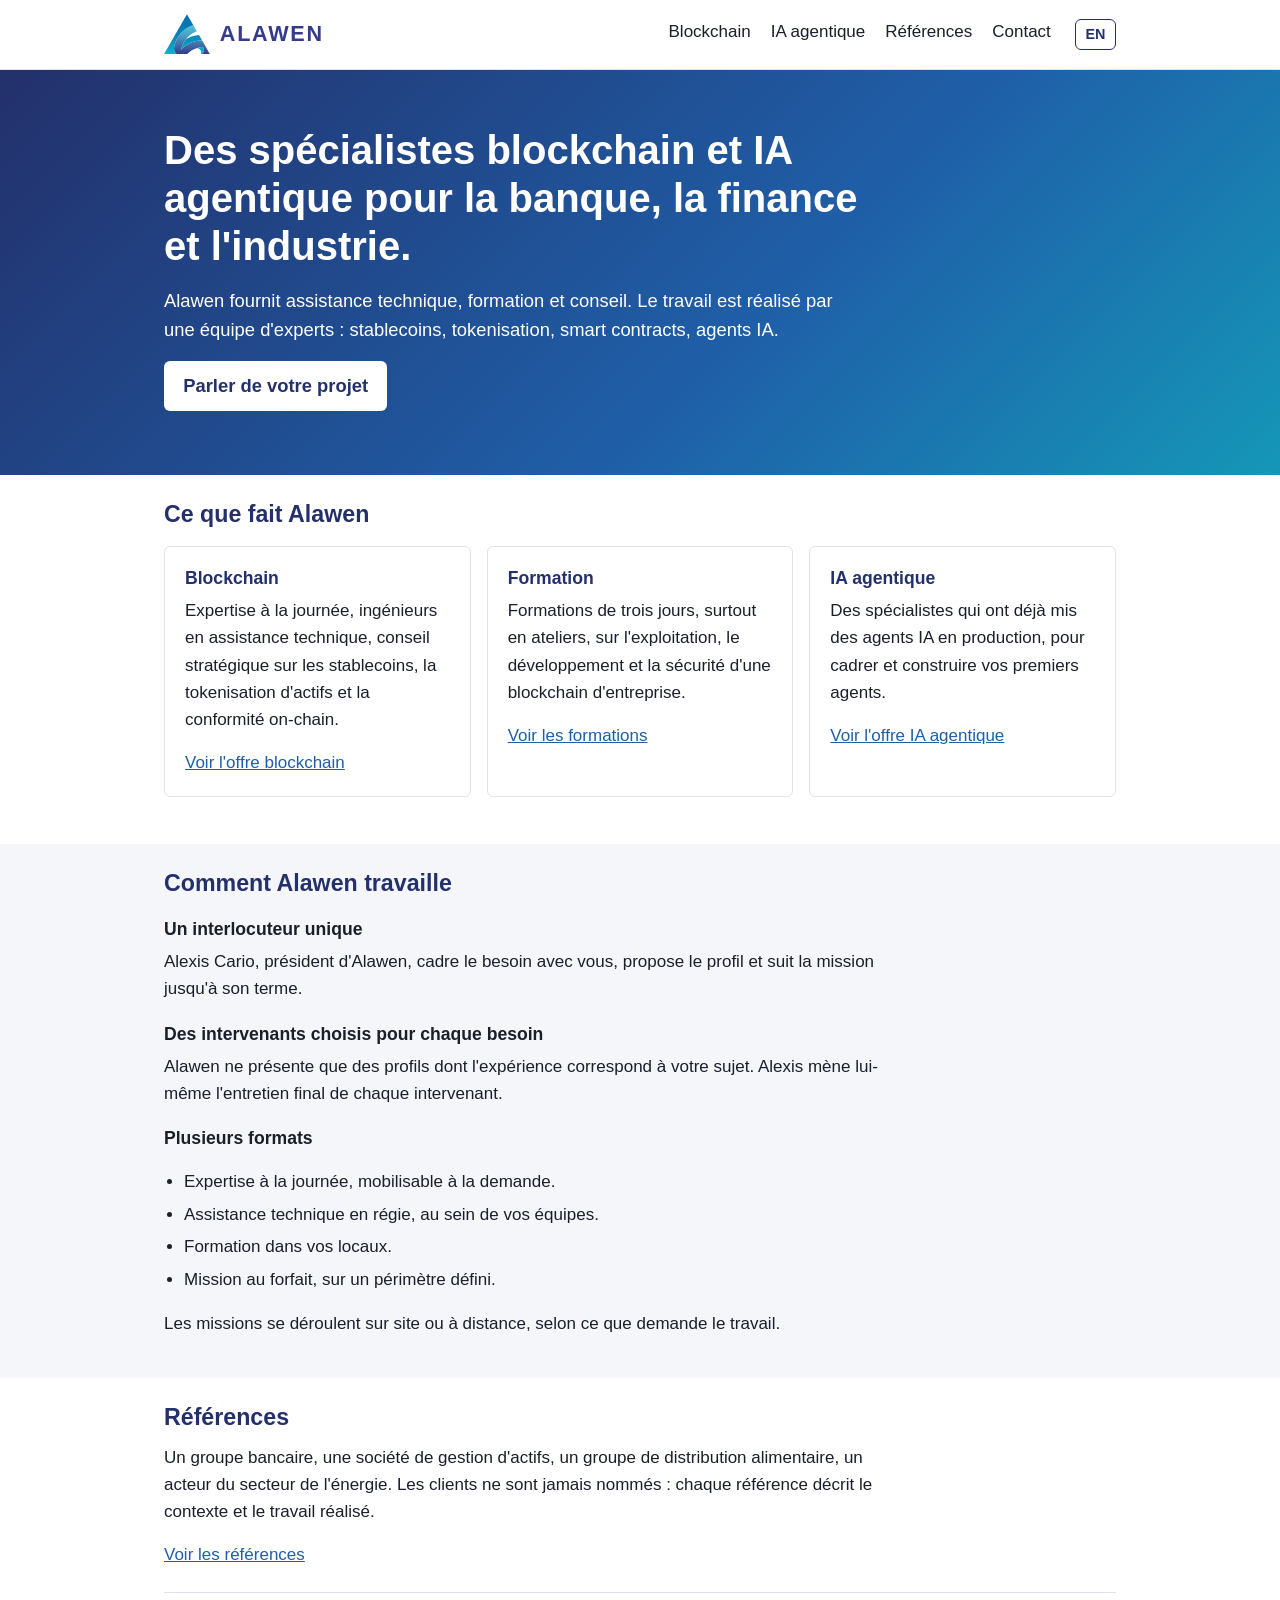
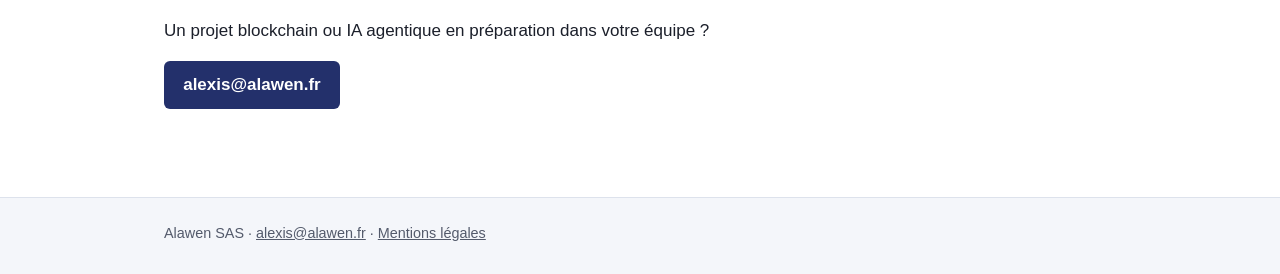
==== index.html @ 3bb402a4 "Site Alawen, première version" ====
<!DOCTYPE html>
<html lang="fr">
<head>
<meta charset="utf-8">
<meta name="viewport" content="width=device-width, initial-scale=1">
<title>Alawen | Blockchain et IA agentique</title>
<meta name="description" content="Alawen place des spécialistes blockchain et IA agentique auprès des banques, des sociétés de gestion et des industriels : assistance technique, formation, conseil.">
<link rel="stylesheet" href="assets/style.css">
<link rel="icon" href="assets/favicon.svg" type="image/svg+xml">
<link rel="alternate" hreflang="fr" href="https://alawen.fr/">
<link rel="alternate" hreflang="en" href="https://alawen.fr/en/">
</head>
<body>
<a class="skip-link" href="#contenu">Aller au contenu</a>
<header class="site-header">
  <div class="wrap header-inner">
    <a class="brand" href="index.html"><img src="assets/logo-mark.svg" alt="" width="46" height="40"><span>ALAWEN</span></a>
    <nav class="site-nav" aria-label="Navigation principale">
      <ul>
        <li><a href="blockchain.html">Blockchain</a></li>
        <li><a href="ia-agentique.html">IA agentique</a></li>
        <li><a href="references.html">Références</a></li>
        <li><a href="contact.html">Contact</a></li>
      </ul>
    </nav>
    <a class="lang-switch" href="en/index.html" hreflang="en" lang="en" aria-label="English version">EN</a>
  </div>
</header>

<main id="contenu">
  <div class="hero">
    <div class="wrap">
      <h1>Des spécialistes blockchain et IA agentique pour la banque, la finance et l'industrie.</h1>
      <p>Alawen fournit assistance technique, formation et conseil. Le travail est réalisé par une équipe d'experts : stablecoins, tokenisation, smart contracts, agents IA.</p>
      <p><a class="button" href="contact.html">Parler de votre projet</a></p>
    </div>
  </div>

  <section>
    <div class="wrap">
      <h2>Ce que fait Alawen</h2>
      <ul class="cards">
        <li class="card">
          <h3>Blockchain</h3>
          <p>Expertise à la journée, ingénieurs en assistance technique, conseil stratégique sur les stablecoins, la tokenisation d'actifs et la conformité on-chain.</p>
          <p><a href="blockchain.html">Voir l'offre blockchain</a></p>
        </li>
        <li class="card">
          <h3>Formation</h3>
          <p>Formations de trois jours, surtout en ateliers, sur l'exploitation, le développement et la sécurité d'une blockchain d'entreprise.</p>
          <p><a href="blockchain.html#formation">Voir les formations</a></p>
        </li>
        <li class="card">
          <h3>IA agentique</h3>
          <p>Des spécialistes qui ont déjà mis des agents IA en production, pour cadrer et construire vos premiers agents.</p>
          <p><a href="ia-agentique.html">Voir l'offre IA agentique</a></p>
        </li>
      </ul>
    </div>
  </section>

  <section class="band">
    <div class="wrap">
      <h2>Comment Alawen travaille</h2>
      <h3>Un interlocuteur unique</h3>
      <p>Alexis Cario, président d'Alawen, cadre le besoin avec vous, propose le profil et suit la mission jusqu'à son terme.</p>
      <h3>Des intervenants choisis pour chaque besoin</h3>
      <p>Alawen ne présente que des profils dont l'expérience correspond à votre sujet. Alexis mène lui-même l'entretien final de chaque intervenant.</p>
      <h3>Plusieurs formats</h3>
      <ul>
        <li>Expertise à la journée, mobilisable à la demande.</li>
        <li>Assistance technique en régie, au sein de vos équipes.</li>
        <li>Formation dans vos locaux.</li>
        <li>Mission au forfait, sur un périmètre défini.</li>
      </ul>
      <p>Les missions se déroulent sur site ou à distance, selon ce que demande le travail.</p>
    </div>
  </section>

  <section>
    <div class="wrap">
      <h2>Références</h2>
      <p>Un groupe bancaire, une société de gestion d'actifs, un groupe de distribution alimentaire, un acteur du secteur de l'énergie. Les clients ne sont jamais nommés : chaque référence décrit le contexte et le travail réalisé.</p>
      <p><a href="references.html">Voir les références</a></p>
      <div class="cta">
        <p>Un projet blockchain ou IA agentique en préparation dans votre équipe ?</p>
        <p><a class="button" href="mailto:alexis@alawen.fr">alexis@alawen.fr</a></p>
      </div>
    </div>
  </section>
</main>

<footer class="site-footer">
  <div class="wrap">
    <p>Alawen SAS · <a href="mailto:alexis@alawen.fr">alexis@alawen.fr</a> · <a href="contact.html#mentions-legales">Mentions légales</a></p>
  </div>
</footer>
</body>
</html>
---- assets/style.css ----
/* Alawen, feuille de style unique. Pas de dépendance externe. */

:root {
  --navy: #23306b;
  --blue: #1f5fa8;
  --teal: #1597b8;
  --text: #1b1f2a;
  --muted: #535a6b;
  --line: #dde2ec;
  --soft: #f4f6fa;
  --white: #ffffff;
  --radius: 6px;
  --wrap: 62rem;
}

*,
*::before,
*::after { box-sizing: border-box; }

html { -webkit-text-size-adjust: 100%; }

body {
  margin: 0;
  font-family: -apple-system, BlinkMacSystemFont, "Segoe UI", Roboto, "Helvetica Neue", Arial, sans-serif;
  font-size: 1.0625rem;
  line-height: 1.6;
  color: var(--text);
  background: var(--white);
}

.wrap {
  max-width: var(--wrap);
  margin: 0 auto;
  padding: 0 1.25rem;
}

a { color: var(--blue); }
a:hover { color: var(--navy); }

a:focus-visible,
button:focus-visible {
  outline: 3px solid var(--teal);
  outline-offset: 2px;
}

.skip-link {
  position: absolute;
  left: -999px;
  top: 0;
  background: var(--navy);
  color: var(--white);
  padding: .5rem 1rem;
  z-index: 10;
}
.skip-link:focus { left: 0; }

/* En-tête */

.site-header {
  border-bottom: 1px solid var(--line);
  background: var(--white);
}

.header-inner {
  display: flex;
  flex-wrap: wrap;
  align-items: center;
  gap: .75rem 1.5rem;
  padding-top: .9rem;
  padding-bottom: .9rem;
}

.brand {
  display: inline-flex;
  align-items: center;
  gap: .6rem;
  margin-right: auto;
  text-decoration: none;
}
.brand img { display: block; height: 40px; width: auto; }
.brand span {
  font-weight: 700;
  font-size: 1.35rem;
  letter-spacing: .08em;
  color: #353a8b;
}

.site-nav ul {
  display: flex;
  flex-wrap: wrap;
  gap: .25rem 1.25rem;
  list-style: none;
  margin: 0;
  padding: 0;
}

.site-nav a {
  color: var(--text);
  text-decoration: none;
  padding: .25rem 0;
  border-bottom: 2px solid transparent;
}
.site-nav a:hover { border-bottom-color: var(--teal); }
.site-nav a[aria-current="page"] {
  color: var(--navy);
  font-weight: 600;
  border-bottom-color: var(--navy);
}

.lang-switch {
  font-size: .9rem;
  font-weight: 600;
  color: var(--navy);
  border: 1px solid var(--navy);
  border-radius: var(--radius);
  padding: .2rem .6rem;
  text-decoration: none;
}
.lang-switch:hover { background: var(--navy); color: var(--white); }

/* Contenu */

main { padding-bottom: 3rem; }

.hero {
  background: linear-gradient(135deg, var(--navy) 0%, var(--blue) 60%, var(--teal) 100%);
  color: var(--white);
  padding: 3.5rem 0 3rem;
}
.hero h1 {
  font-size: clamp(1.75rem, 4vw, 2.5rem);
  line-height: 1.2;
  margin: 0 0 1rem;
  max-width: 44rem;
}
.hero p {
  font-size: 1.15rem;
  max-width: 44rem;
  margin: 0 0 1rem;
}
.hero a { color: var(--white); }

.page-title {
  padding: 2.5rem 0 1rem;
  border-bottom: 1px solid var(--line);
  margin-bottom: 1.5rem;
}
.page-title h1 {
  color: var(--navy);
  font-size: clamp(1.6rem, 3.5vw, 2.2rem);
  line-height: 1.2;
  margin: 0 0 .75rem;
}
.page-title p {
  color: var(--muted);
  max-width: 44rem;
  margin: 0;
}

section { padding: 1.5rem 0; }

h2 {
  color: var(--navy);
  font-size: 1.45rem;
  line-height: 1.3;
  margin: 0 0 .75rem;
}
h3 {
  font-size: 1.1rem;
  line-height: 1.35;
  margin: 1.25rem 0 .4rem;
}

p { margin: 0 0 1rem; max-width: 46rem; }
ul { max-width: 46rem; padding-left: 1.25rem; }
li { margin-bottom: .35rem; }

.cards {
  display: grid;
  grid-template-columns: repeat(auto-fit, minmax(16rem, 1fr));
  gap: 1rem;
  padding: 0;
  list-style: none;
  max-width: none;
}
.card {
  border: 1px solid var(--line);
  border-radius: var(--radius);
  padding: 1.25rem;
  background: var(--white);
}
.card h3 { margin-top: 0; color: var(--navy); }
.card p:last-child { margin-bottom: 0; }

.band { background: var(--soft); }

.ref {
  border-left: 4px solid var(--teal);
  padding: .25rem 0 .25rem 1.25rem;
  margin: 1.5rem 0 2rem;
}
.ref h3 { margin-top: 0; color: var(--navy); }
.ref .meta {
  color: var(--muted);
  font-size: .95rem;
  margin-bottom: .5rem;
}
.label {
  display: inline-block;
  font-size: .8rem;
  font-weight: 600;
  color: var(--navy);
  background: var(--soft);
  border: 1px solid var(--line);
  border-radius: 999px;
  padding: .05rem .6rem;
  margin-left: .35rem;
  vertical-align: middle;
}

.cta {
  border-top: 1px solid var(--line);
  margin-top: 1.5rem;
  padding-top: 1.5rem;
}
.button {
  display: inline-block;
  background: var(--navy);
  color: var(--white);
  text-decoration: none;
  font-weight: 600;
  padding: .65rem 1.2rem;
  border-radius: var(--radius);
}
.button:hover { background: var(--blue); color: var(--white); }
.hero .button { background: var(--white); color: var(--navy); }
.hero .button:hover { background: var(--soft); color: var(--navy); }

.legal { font-size: .95rem; color: var(--muted); }

/* Pied de page */

.site-footer {
  border-top: 1px solid var(--line);
  background: var(--soft);
  color: var(--muted);
  font-size: .9rem;
  padding: 1.5rem 0;
}
.site-footer p { margin: 0 0 .35rem; max-width: none; }
.site-footer a { color: var(--muted); }

@media (max-width: 40rem) {
  body { font-size: 1rem; }
  .hero { padding: 2.5rem 0 2rem; }
  .brand { margin-right: 0; width: 100%; }
}
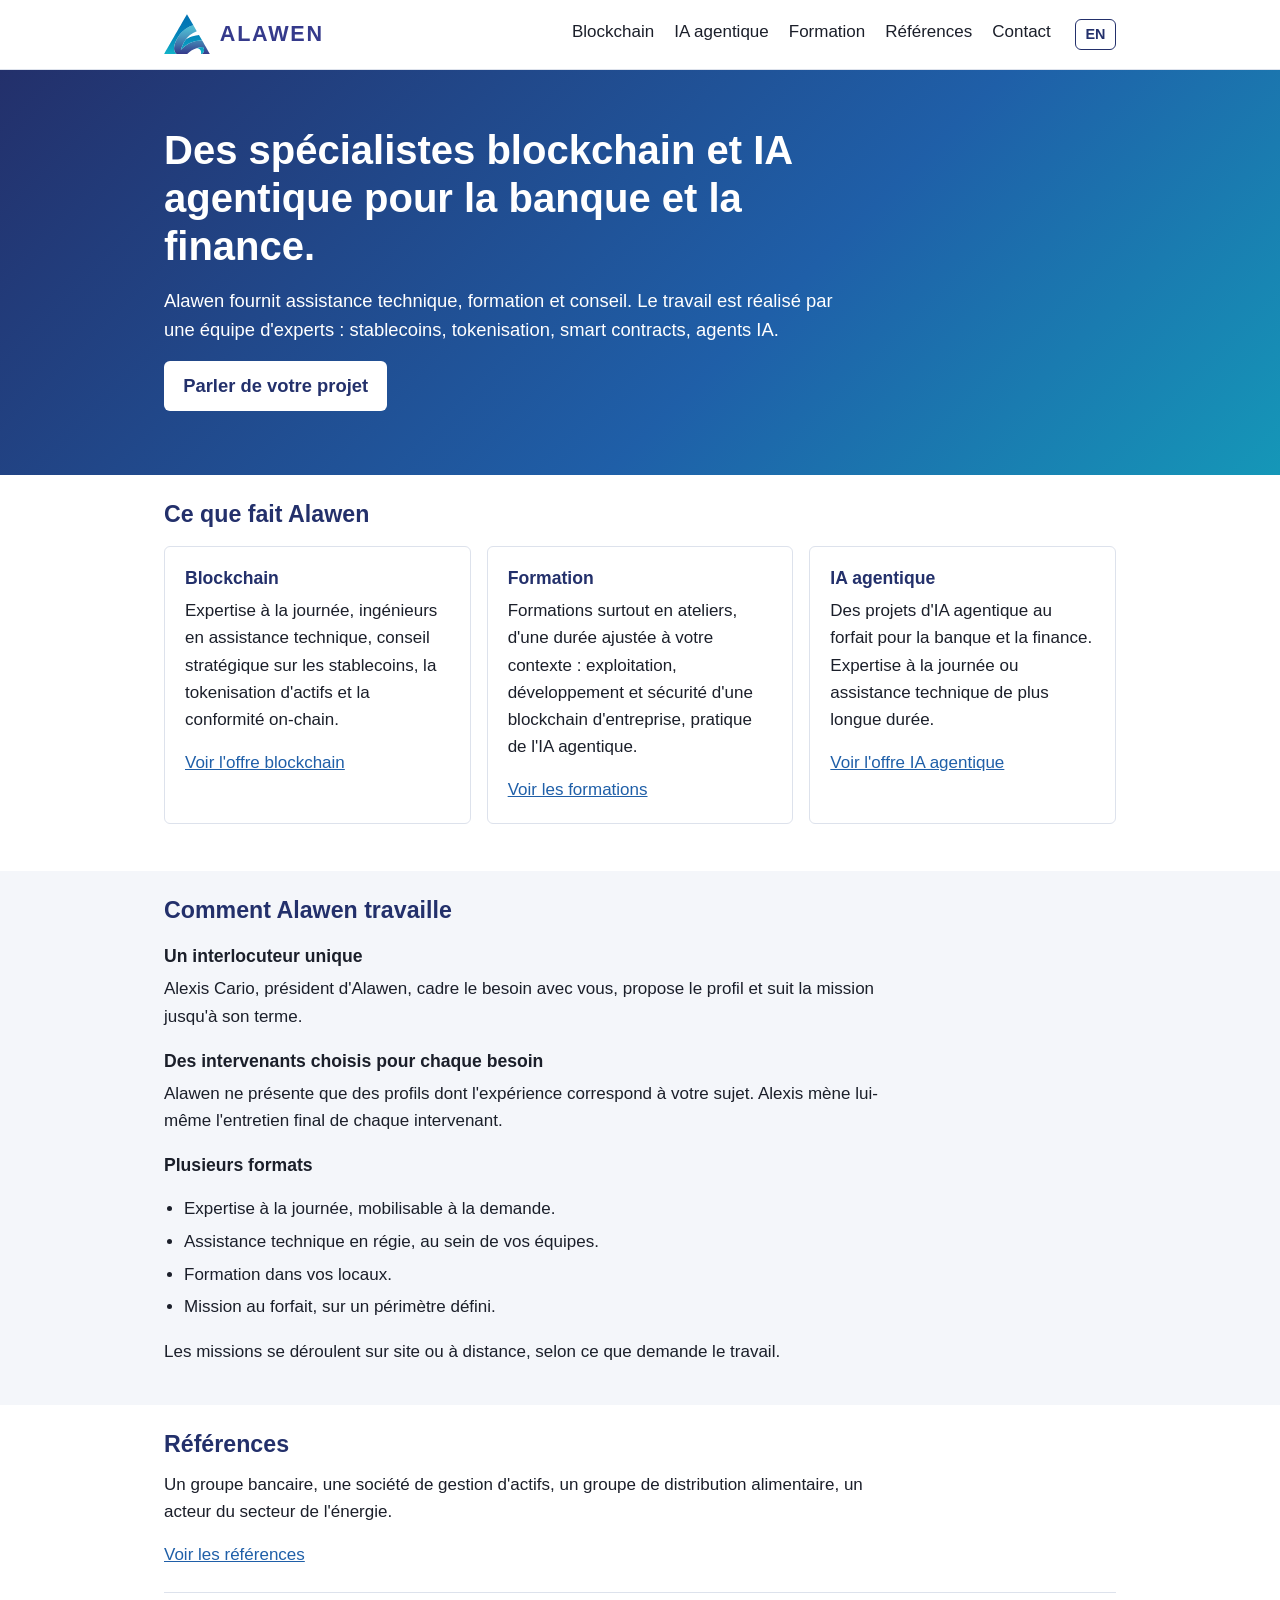
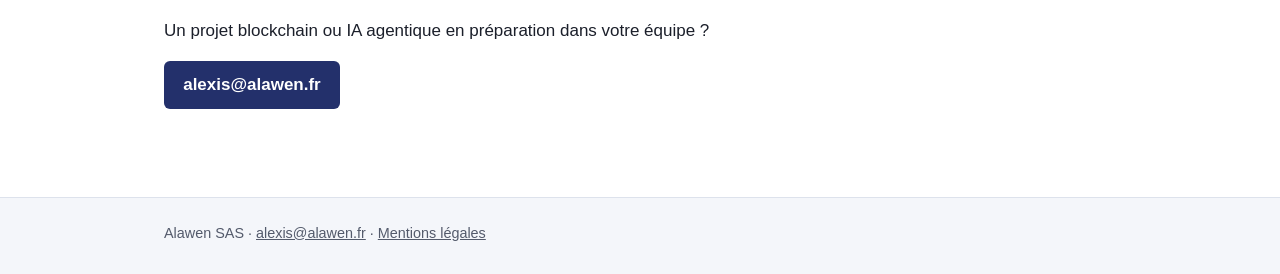
==== commit 6886778a: "Pages agentiques et formation" ====
--- a/index.html
+++ b/index.html
@@ -19,6 +19,7 @@
       <ul>
         <li><a href="blockchain.html">Blockchain</a></li>
         <li><a href="ia-agentique.html">IA agentique</a></li>
+        <li><a href="formation.html">Formation</a></li>
         <li><a href="references.html">Références</a></li>
         <li><a href="contact.html">Contact</a></li>
       </ul>
@@ -30,7 +31,7 @@
 <main id="contenu">
   <div class="hero">
     <div class="wrap">
-      <h1>Des spécialistes blockchain et IA agentique pour la banque, la finance et l'industrie.</h1>
+      <h1>Des spécialistes blockchain et IA agentique pour la banque et la finance.</h1>
       <p>Alawen fournit assistance technique, formation et conseil. Le travail est réalisé par une équipe d'experts : stablecoins, tokenisation, smart contracts, agents IA.</p>
       <p><a class="button" href="contact.html">Parler de votre projet</a></p>
     </div>
@@ -47,12 +48,12 @@
         </li>
         <li class="card">
           <h3>Formation</h3>
-          <p>Formations de trois jours, surtout en ateliers, sur l'exploitation, le développement et la sécurité d'une blockchain d'entreprise.</p>
-          <p><a href="blockchain.html#formation">Voir les formations</a></p>
+          <p>Formations surtout en ateliers, d'une durée ajustée à votre contexte : exploitation, développement et sécurité d'une blockchain d'entreprise, pratique de l'IA agentique.</p>
+          <p><a href="formation.html">Voir les formations</a></p>
         </li>
         <li class="card">
           <h3>IA agentique</h3>
-          <p>Des spécialistes qui ont déjà mis des agents IA en production, pour cadrer et construire vos premiers agents.</p>
+          <p>Des projets d'IA agentique au forfait pour la banque et la finance. Expertise à la journée ou assistance technique de plus longue durée.</p>
           <p><a href="ia-agentique.html">Voir l'offre IA agentique</a></p>
         </li>
       </ul>
@@ -80,7 +81,7 @@
   <section>
     <div class="wrap">
       <h2>Références</h2>
-      <p>Un groupe bancaire, une société de gestion d'actifs, un groupe de distribution alimentaire, un acteur du secteur de l'énergie. Les clients ne sont jamais nommés : chaque référence décrit le contexte et le travail réalisé.</p>
+      <p>Un groupe bancaire, une société de gestion d'actifs, un groupe de distribution alimentaire, un acteur du secteur de l'énergie.</p>
       <p><a href="references.html">Voir les références</a></p>
       <div class="cta">
         <p>Un projet blockchain ou IA agentique en préparation dans votre équipe ?</p>
